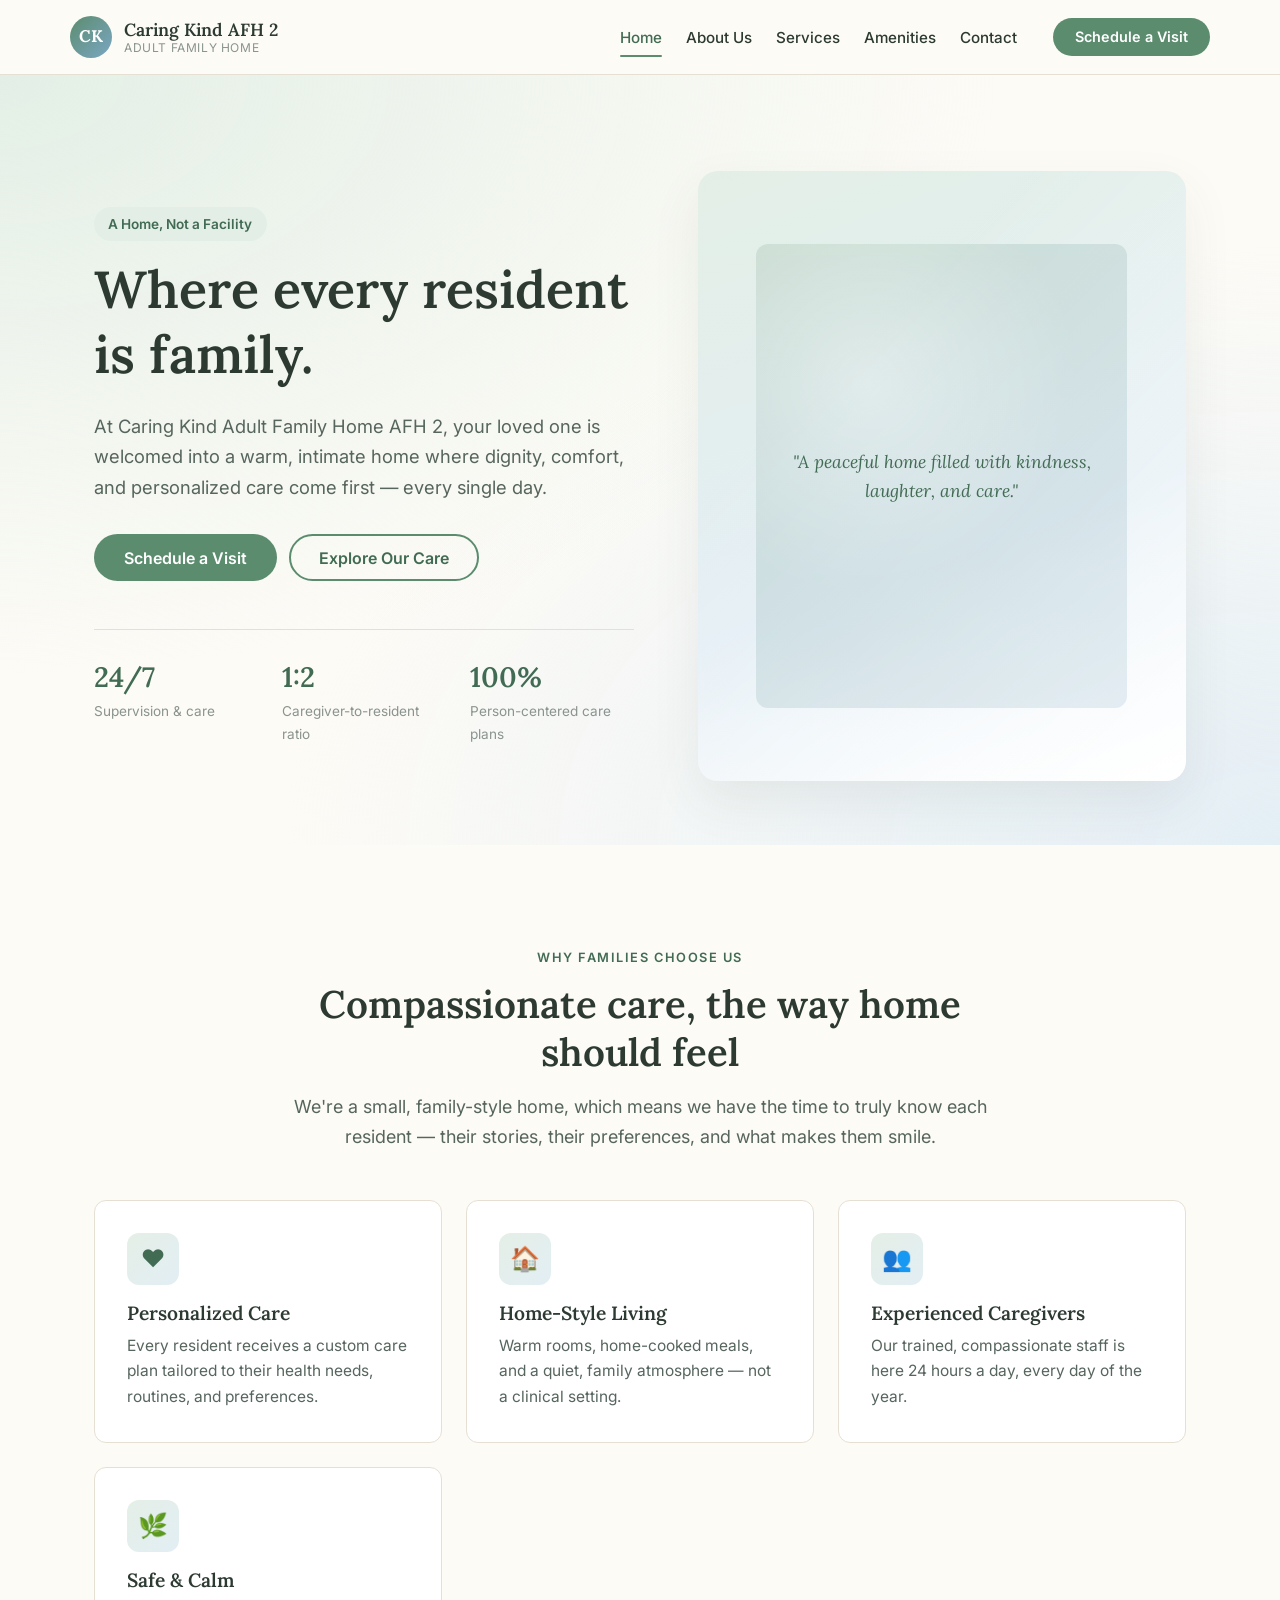
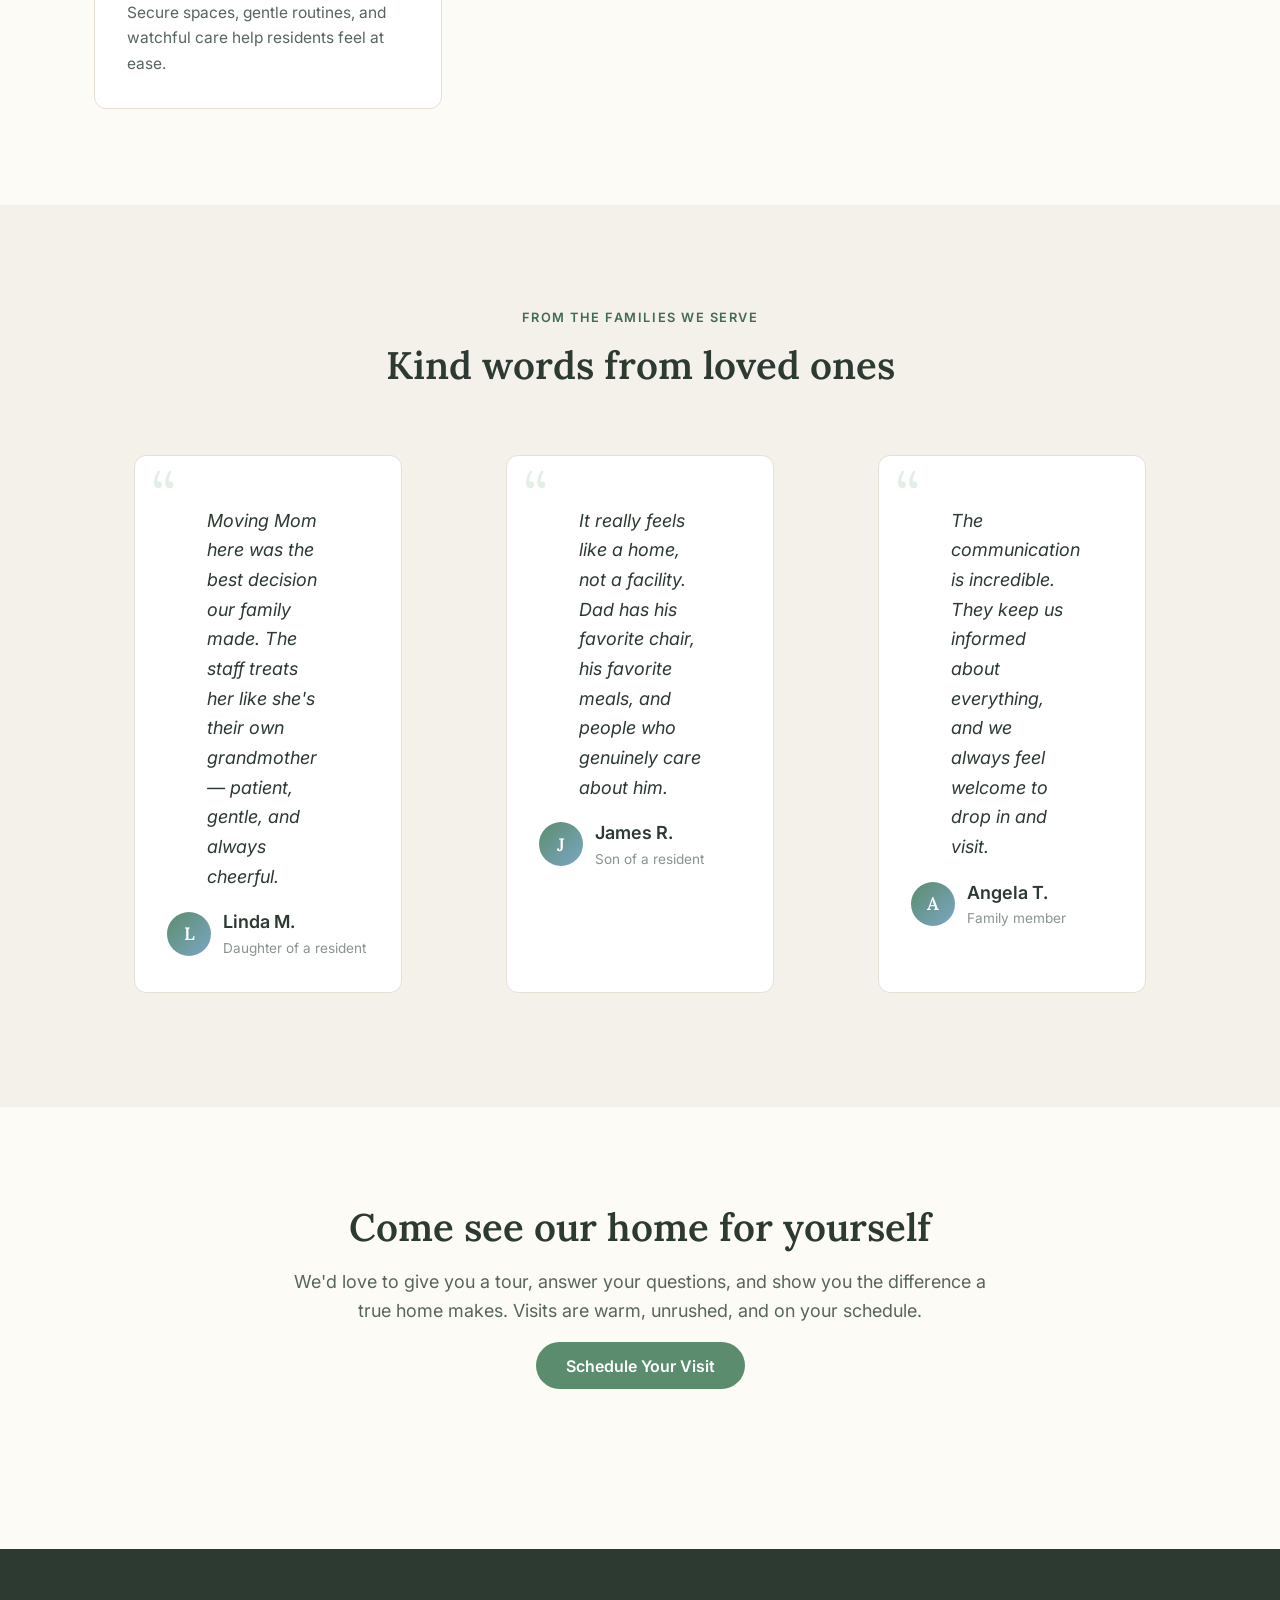
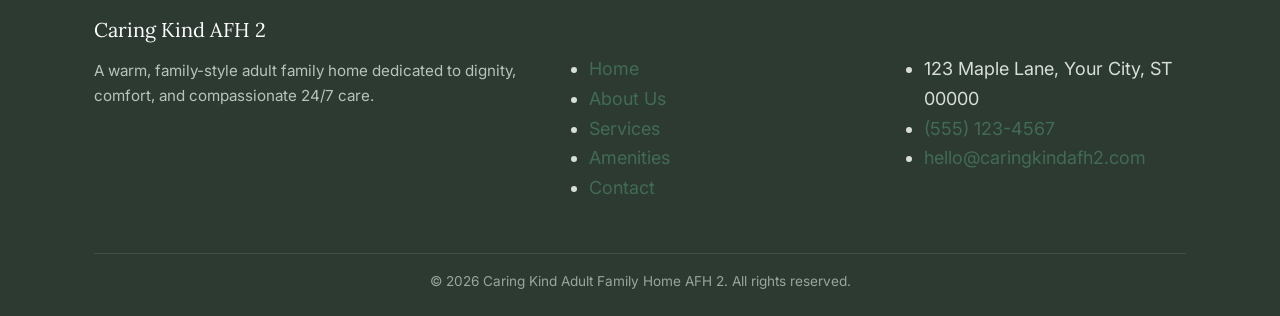
==== index.html @ 9ffd2986 "Add files via upload" ====
<!doctype html>
<html lang="en">
<head>
  <meta charset="utf-8" />
  <meta name="viewport" content="width=device-width, initial-scale=1" />
  <title>Caring Kind Adult Family Home AFH 2 — A Warm, Loving Home</title>
  <meta name="description" content="Caring Kind Adult Family Home AFH 2 provides compassionate, personalized 24/7 care in a warm, family-style home environment." />
  <link rel="preconnect" href="https://fonts.googleapis.com" />
  <link rel="preconnect" href="https://fonts.gstatic.com" crossorigin />
  <link rel="stylesheet" href="https://fonts.googleapis.com/css2?family=Inter:wght@400;500;600;700&family=Lora:ital,wght@0,500;0,600;1,500&display=swap" />
  <link rel="stylesheet" href="styles.css" />
</head>
<body>
  <a class="skip-link" href="#main">Skip to main content</a>

  <header class="site-header">
    <div class="container nav" aria-label="Primary">
      <a href="index.html" class="nav__brand" aria-label="Caring Kind Adult Family Home, home page">
        <span class="nav__logo" aria-hidden="true">CK</span>
        <span class="nav__brand-text">
          Caring Kind AFH 2
          <span class="nav__brand-tagline">Adult Family Home</span>
        </span>
      </a>
      <button class="nav__toggle" aria-expanded="false" aria-controls="primary-nav" aria-label="Toggle navigation menu">
        <svg viewBox="0 0 24 24" fill="none" stroke="currentColor" stroke-width="2" stroke-linecap="round" aria-hidden="true">
          <line x1="4" y1="7" x2="20" y2="7"/>
          <line x1="4" y1="12" x2="20" y2="12"/>
          <line x1="4" y1="17" x2="20" y2="17"/>
        </svg>
      </button>
      <ul id="primary-nav" class="nav__list">
        <li><a class="nav__link" href="index.html" aria-current="page">Home</a></li>
        <li><a class="nav__link" href="about.html">About Us</a></li>
        <li><a class="nav__link" href="services.html">Services</a></li>
        <li><a class="nav__link" href="amenities.html">Amenities</a></li>
        <li><a class="nav__link" href="contact.html">Contact</a></li>
        <li><a class="btn btn--primary nav__cta" href="contact.html">Schedule a Visit</a></li>
      </ul>
    </div>
  </header>

  <main id="main">
    <!-- Hero -->
    <section class="hero">
      <div class="container hero__inner">
        <div class="fade-in">
          <span class="hero__eyebrow">A Home, Not a Facility</span>
          <h1 class="hero__title">Where every resident is family.</h1>
          <p class="hero__lede">
            At Caring Kind Adult Family Home AFH 2, your loved one is welcomed
            into a warm, intimate home where dignity, comfort, and personalized
            care come first — every single day.
          </p>
          <div class="hero__cta-row">
            <a class="btn btn--primary" href="contact.html">Schedule a Visit</a>
            <a class="btn btn--secondary" href="services.html">Explore Our Care</a>
          </div>

          <div class="hero__stats" aria-label="At a glance">
            <div>
              <div class="hero__stat-num">24/7</div>
              <p class="hero__stat-label">Supervision &amp; care</p>
            </div>
            <div>
              <div class="hero__stat-num">1:2</div>
              <p class="hero__stat-label">Caregiver-to-resident ratio</p>
            </div>
            <div>
              <div class="hero__stat-num">100%</div>
              <p class="hero__stat-label">Person-centered care plans</p>
            </div>
          </div>
        </div>

        <div class="hero__image fade-in" role="img" aria-label="A sunlit, welcoming family room">
          <span class="hero__image-label">"A peaceful home filled with kindness, laughter, and care."</span>
        </div>
      </div>
    </section>

    <!-- Why us -->
    <section class="section">
      <div class="container">
        <div class="section__header fade-in">
          <span class="section__eyebrow">Why families choose us</span>
          <h2>Compassionate care, the way home should feel</h2>
          <p>
            We're a small, family-style home, which means we have the time to
            truly know each resident — their stories, their preferences, and
            what makes them smile.
          </p>
        </div>

        <div class="card-grid">
          <article class="card fade-in">
            <div class="card__icon" aria-hidden="true">&#10084;</div>
            <h3 class="card__title">Personalized Care</h3>
            <p>Every resident receives a custom care plan tailored to their health needs, routines, and preferences.</p>
          </article>
          <article class="card fade-in">
            <div class="card__icon" aria-hidden="true">&#127968;</div>
            <h3 class="card__title">Home-Style Living</h3>
            <p>Warm rooms, home-cooked meals, and a quiet, family atmosphere — not a clinical setting.</p>
          </article>
          <article class="card fade-in">
            <div class="card__icon" aria-hidden="true">&#128101;</div>
            <h3 class="card__title">Experienced Caregivers</h3>
            <p>Our trained, compassionate staff is here 24 hours a day, every day of the year.</p>
          </article>
          <article class="card fade-in">
            <div class="card__icon" aria-hidden="true">&#127807;</div>
            <h3 class="card__title">Safe &amp; Calm</h3>
            <p>Secure spaces, gentle routines, and watchful care help residents feel at ease.</p>
          </article>
        </div>
      </div>
    </section>

    <!-- Testimonials -->
    <section class="section section--alt">
      <div class="container">
        <div class="section__header fade-in">
          <span class="section__eyebrow">From the families we serve</span>
          <h2>Kind words from loved ones</h2>
        </div>

        <div class="testimonials">
          <figure class="testimonial fade-in">
            <blockquote class="testimonial__text">
              Moving Mom here was the best decision our family made. The staff
              treats her like she's their own grandmother — patient, gentle, and
              always cheerful.
            </blockquote>
            <figcaption class="testimonial__attr">
              <span class="testimonial__avatar" aria-hidden="true">L</span>
              <div>
                <div class="testimonial__name">Linda M.</div>
                <div class="testimonial__role">Daughter of a resident</div>
              </div>
            </figcaption>
          </figure>

          <figure class="testimonial fade-in">
            <blockquote class="testimonial__text">
              It really feels like a home, not a facility. Dad has his favorite
              chair, his favorite meals, and people who genuinely care about him.
            </blockquote>
            <figcaption class="testimonial__attr">
              <span class="testimonial__avatar" aria-hidden="true">J</span>
              <div>
                <div class="testimonial__name">James R.</div>
                <div class="testimonial__role">Son of a resident</div>
              </div>
            </figcaption>
          </figure>

          <figure class="testimonial fade-in">
            <blockquote class="testimonial__text">
              The communication is incredible. They keep us informed about
              everything, and we always feel welcome to drop in and visit.
            </blockquote>
            <figcaption class="testimonial__attr">
              <span class="testimonial__avatar" aria-hidden="true">A</span>
              <div>
                <div class="testimonial__name">Angela T.</div>
                <div class="testimonial__role">Family member</div>
              </div>
            </figcaption>
          </figure>
        </div>
      </div>
    </section>

    <!-- CTA -->
    <section class="section">
      <div class="container" style="text-align:center;">
        <div class="fade-in" style="max-width: 720px; margin: 0 auto;">
          <h2>Come see our home for yourself</h2>
          <p>
            We'd love to give you a tour, answer your questions, and show you
            the difference a true home makes. Visits are warm, unrushed, and on
            your schedule.
          </p>
          <a class="btn btn--primary" href="contact.html">Schedule Your Visit</a>
        </div>
      </div>
    </section>
  </main>

  <footer class="site-footer">
    <div class="container">
      <div class="footer-grid">
        <div>
          <div class="footer__brand">Caring Kind AFH 2</div>
          <p class="footer__text">
            A warm, family-style adult family home dedicated to dignity,
            comfort, and compassionate 24/7 care.
          </p>
        </div>
        <div>
          <h4>Quick Links</h4>
          <ul>
            <li><a href="index.html">Home</a></li>
            <li><a href="about.html">About Us</a></li>
            <li><a href="services.html">Services</a></li>
            <li><a href="amenities.html">Amenities</a></li>
            <li><a href="contact.html">Contact</a></li>
          </ul>
        </div>
        <div>
          <h4>Contact</h4>
          <ul>
            <li>123 Maple Lane, Your City, ST 00000</li>
            <li><a href="tel:+15551234567">(555) 123-4567</a></li>
            <li><a href="mailto:hello@caringkindafh2.com">hello@caringkindafh2.com</a></li>
          </ul>
        </div>
      </div>
      <div class="footer__bottom">
        &copy; <span data-year>2026</span> Caring Kind Adult Family Home AFH 2. All rights reserved.
      </div>
    </div>
  </footer>

  <a class="call-fab" href="tel:+15551234567" aria-label="Call Caring Kind AFH 2">
    <svg viewBox="0 0 24 24" fill="none" stroke="currentColor" stroke-width="2" stroke-linecap="round" stroke-linejoin="round" aria-hidden="true">
      <path d="M22 16.92v3a2 2 0 0 1-2.18 2 19.79 19.79 0 0 1-8.63-3.07 19.5 19.5 0 0 1-6-6A19.79 19.79 0 0 1 2.12 4.18 2 2 0 0 1 4.11 2h3a2 2 0 0 1 2 1.72c.13.96.37 1.9.72 2.81a2 2 0 0 1-.45 2.11L8.09 9.91a16 16 0 0 0 6 6l1.27-1.27a2 2 0 0 1 2.11-.45c.91.35 1.85.59 2.81.72A2 2 0 0 1 22 16.92z"/>
    </svg>
    Call Us
  </a>

  <script src="script.js"></script>
</body>
</html>
---- styles.css ----
/* =========================================================
   Caring Kind Adult Family Home AFH 2 — Global Stylesheet
   Clean, warm, accessible design system
   ========================================================= */

:root {
  /* Color palette — warm, trustworthy */
  --color-bg: #fdfbf6;
  --color-surface: #ffffff;
  --color-surface-alt: #f4f1ea;
  --color-primary: #5b8c6e;        /* soft sage green */
  --color-primary-dark: #426b53;
  --color-primary-light: #e3efe6;
  --color-accent: #7ba7c4;         /* gentle blue */
  --color-accent-light: #e3eef5;
  --color-text: #2c3a32;
  --color-text-soft: #56655d;
  --color-text-muted: #8a948f;
  --color-border: #e6e0d4;
  --color-shadow: rgba(60, 80, 65, 0.08);
  --color-shadow-strong: rgba(60, 80, 65, 0.16);

  /* Typography */
  --font-sans: "Inter", -apple-system, BlinkMacSystemFont, "Segoe UI", Roboto, "Helvetica Neue", Arial, sans-serif;
  --font-serif: "Lora", Georgia, "Times New Roman", serif;

  /* Spacing scale */
  --space-1: 0.25rem;
  --space-2: 0.5rem;
  --space-3: 0.75rem;
  --space-4: 1rem;
  --space-5: 1.5rem;
  --space-6: 2rem;
  --space-7: 3rem;
  --space-8: 4rem;
  --space-9: 6rem;

  /* Layout */
  --radius-sm: 6px;
  --radius-md: 12px;
  --radius-lg: 20px;
  --radius-pill: 999px;
  --container-max: 1140px;
  --transition: 0.25s ease;
}

/* =========================================================
   Reset & base
   ========================================================= */
*,
*::before,
*::after {
  box-sizing: border-box;
}

html {
  scroll-behavior: smooth;
}

body {
  margin: 0;
  font-family: var(--font-sans);
  font-size: 18px;
  line-height: 1.65;
  color: var(--color-text);
  background-color: var(--color-bg);
  -webkit-font-smoothing: antialiased;
  -moz-osx-font-smoothing: grayscale;
}

h1, h2, h3, h4 {
  font-family: var(--font-serif);
  color: var(--color-text);
  line-height: 1.25;
  margin: 0 0 var(--space-4);
  font-weight: 600;
}

h1 { font-size: clamp(2rem, 4.5vw, 3.25rem); }
h2 { font-size: clamp(1.65rem, 3.4vw, 2.4rem); }
h3 { font-size: clamp(1.25rem, 2.2vw, 1.5rem); }
h4 { font-size: 1.15rem; }

p {
  margin: 0 0 var(--space-4);
  color: var(--color-text-soft);
}

a {
  color: var(--color-primary-dark);
  text-decoration: none;
  transition: color var(--transition);
}

a:hover,
a:focus {
  color: var(--color-primary);
  text-decoration: underline;
}

img {
  max-width: 100%;
  display: block;
}

:focus-visible {
  outline: 3px solid var(--color-accent);
  outline-offset: 3px;
  border-radius: var(--radius-sm);
}

/* Skip-link for accessibility */
.skip-link {
  position: absolute;
  left: -9999px;
  top: 0;
  background: var(--color-primary-dark);
  color: #fff;
  padding: var(--space-3) var(--space-4);
  z-index: 1000;
}
.skip-link:focus {
  left: var(--space-4);
  top: var(--space-4);
}

/* =========================================================
   Layout helpers
   ========================================================= */
.container {
  width: 100%;
  max-width: var(--container-max);
  margin: 0 auto;
  padding: 0 var(--space-5);
}

.section {
  padding: var(--space-9) 0;
}

.section--alt {
  background-color: var(--color-surface-alt);
}

.section__header {
  text-align: center;
  max-width: 720px;
  margin: 0 auto var(--space-7);
}

.section__eyebrow {
  display: inline-block;
  text-transform: uppercase;
  letter-spacing: 0.12em;
  font-size: 0.8rem;
  color: var(--color-primary-dark);
  font-weight: 600;
  margin-bottom: var(--space-3);
}

/* =========================================================
   Buttons
   ========================================================= */
.btn {
  display: inline-block;
  padding: 0.85rem 1.75rem;
  font-size: 1rem;
  font-weight: 600;
  border-radius: var(--radius-pill);
  border: 2px solid transparent;
  cursor: pointer;
  text-decoration: none;
  transition: all var(--transition);
  font-family: inherit;
  line-height: 1;
}

.btn--primary {
  background-color: var(--color-primary);
  color: #fff;
}
.btn--primary:hover,
.btn--primary:focus {
  background-color: var(--color-primary-dark);
  color: #fff;
  text-decoration: none;
  transform: translateY(-1px);
  box-shadow: 0 6px 18px var(--color-shadow-strong);
}

.btn--secondary {
  background-color: transparent;
  color: var(--color-primary-dark);
  border-color: var(--color-primary);
}
.btn--secondary:hover,
.btn--secondary:focus {
  background-color: var(--color-primary-light);
  color: var(--color-primary-dark);
  text-decoration: none;
}

/* =========================================================
   Header & Navigation
   ========================================================= */
.site-header {
  position: sticky;
  top: 0;
  z-index: 50;
  background-color: rgba(253, 251, 246, 0.92);
  backdrop-filter: saturate(180%) blur(10px);
  -webkit-backdrop-filter: saturate(180%) blur(10px);
  border-bottom: 1px solid var(--color-border);
}

.nav {
  display: flex;
  align-items: center;
  justify-content: space-between;
  padding: var(--space-4) 0;
}

.nav__brand {
  display: flex;
  align-items: center;
  gap: var(--space-3);
  font-family: var(--font-serif);
  font-weight: 600;
  color: var(--color-text);
  font-size: 1.1rem;
  text-decoration: none;
}

.nav__brand:hover {
  text-decoration: none;
  color: var(--color-primary-dark);
}

.nav__logo {
  width: 42px;
  height: 42px;
  border-radius: 50%;
  background: linear-gradient(135deg, var(--color-primary), var(--color-accent));
  display: grid;
  place-items: center;
  color: #fff;
  font-family: var(--font-serif);
  font-weight: 700;
  font-size: 1.05rem;
  flex-shrink: 0;
}

.nav__brand-text {
  display: flex;
  flex-direction: column;
  line-height: 1.1;
}

.nav__brand-tagline {
  font-family: var(--font-sans);
  font-size: 0.75rem;
  color: var(--color-text-muted);
  font-weight: 400;
  letter-spacing: 0.05em;
  text-transform: uppercase;
  margin-top: 2px;
}

.nav__list {
  list-style: none;
  margin: 0;
  padding: 0;
  display: flex;
  gap: var(--space-5);
  align-items: center;
}

.nav__link {
  font-size: 0.95rem;
  font-weight: 500;
  color: var(--color-text);
  padding: var(--space-2) 0;
  position: relative;
  text-decoration: none;
}

.nav__link:hover,
.nav__link:focus {
  color: var(--color-primary-dark);
  text-decoration: none;
}

.nav__link[aria-current="page"] {
  color: var(--color-primary-dark);
}

.nav__link[aria-current="page"]::after {
  content: "";
  position: absolute;
  left: 0;
  right: 0;
  bottom: -2px;
  height: 2px;
  background-color: var(--color-primary);
  border-radius: 2px;
}

.nav__cta {
  margin-left: var(--space-3);
  padding: 0.6rem 1.25rem;
  font-size: 0.9rem;
}

.nav__toggle {
  display: none;
  background: transparent;
  border: 0;
  padding: var(--space-2);
  cursor: pointer;
  color: var(--color-text);
}

.nav__toggle svg {
  width: 28px;
  height: 28px;
}

/* =========================================================
   Hero
   ========================================================= */
.hero {
  padding: var(--space-9) 0 var(--space-8);
  background:
    radial-gradient(ellipse at top left, var(--color-primary-light) 0%, transparent 55%),
    radial-gradient(ellipse at bottom right, var(--color-accent-light) 0%, transparent 55%),
    var(--color-bg);
}

.hero__inner {
  display: grid;
  grid-template-columns: 1.05fr 0.95fr;
  gap: var(--space-8);
  align-items: center;
}

.hero__eyebrow {
  display: inline-block;
  background-color: var(--color-primary-light);
  color: var(--color-primary-dark);
  padding: 0.35rem 0.9rem;
  border-radius: var(--radius-pill);
  font-size: 0.85rem;
  font-weight: 600;
  margin-bottom: var(--space-4);
}

.hero__title {
  margin-bottom: var(--space-5);
}

.hero__lede {
  font-size: 1.15rem;
  max-width: 540px;
  margin-bottom: var(--space-6);
}

.hero__cta-row {
  display: flex;
  flex-wrap: wrap;
  gap: var(--space-3);
}

.hero__image {
  position: relative;
  border-radius: var(--radius-lg);
  aspect-ratio: 4 / 5;
  background:
    linear-gradient(135deg, rgba(255,255,255,0.0) 30%, rgba(255,255,255,0.6) 100%),
    linear-gradient(160deg, var(--color-primary-light), var(--color-accent-light) 60%, #fff);
  overflow: hidden;
  box-shadow: 0 20px 50px var(--color-shadow);
  display: grid;
  place-items: center;
}

.hero__image::before {
  content: "";
  position: absolute;
  inset: 12%;
  border-radius: var(--radius-md);
  background:
    radial-gradient(circle at 30% 30%, rgba(255,255,255,0.7), transparent 50%),
    linear-gradient(135deg, var(--color-primary) 0%, var(--color-accent) 100%);
  opacity: 0.18;
}

.hero__image-label {
  position: relative;
  font-family: var(--font-serif);
  font-style: italic;
  color: var(--color-primary-dark);
  text-align: center;
  padding: var(--space-5);
  font-size: 1.1rem;
  max-width: 80%;
  z-index: 1;
}

.hero__stats {
  margin-top: var(--space-7);
  display: grid;
  grid-template-columns: repeat(3, 1fr);
  gap: var(--space-5);
  border-top: 1px solid var(--color-border);
  padding-top: var(--space-5);
}

.hero__stat-num {
  font-family: var(--font-serif);
  font-size: 1.75rem;
  color: var(--color-primary-dark);
  font-weight: 600;
}

.hero__stat-label {
  font-size: 0.85rem;
  color: var(--color-text-muted);
  margin: 0;
}

/* =========================================================
   Page header (interior pages)
   ========================================================= */
.page-header {
  padding: var(--space-8) 0 var(--space-7);
  background:
    radial-gradient(ellipse at top, var(--color-primary-light) 0%, transparent 60%),
    var(--color-bg);
  text-align: center;
}

.page-header__title {
  margin-bottom: var(--space-3);
}

.page-header__lede {
  max-width: 640px;
  margin: 0 auto;
  font-size: 1.1rem;
}

/* =========================================================
   Card grids
   ========================================================= */
.card-grid {
  display: grid;
  grid-template-columns: repeat(auto-fit, minmax(280px, 1fr));
  gap: var(--space-5);
}

.card {
  background-color: var(--color-surface);
  border: 1px solid var(--color-border);
  border-radius: var(--radius-md);
  padding: var(--space-6);
  transition: transform var(--transition), box-shadow var(--transition);
}

.card:hover {
  transform: translateY(-4px);
  box-shadow: 0 12px 30px var(--color-shadow);
}

.card__icon {
  width: 52px;
  height: 52px;
  border-radius: var(--radius-md);
  background: linear-gradient(135deg, var(--color-primary-light), var(--color-accent-light));
  display: grid;
  place-items: center;
  color: var(--color-primary-dark);
  margin-bottom: var(--space-4);
  font-size: 1.5rem;
}

.card__title {
  margin-bottom: var(--space-2);
  font-size: 1.2rem;
}

.card p {
  margin-bottom: 0;
  font-size: 0.97rem;
}

/* =========================================================
   Mission / value blocks (About page)
   ========================================================= */
.values {
  display: grid;
  grid-template-columns: repeat(auto-fit, minmax(240px, 1fr));
  gap: var(--space-5);
  margin-top: var(--space-6);
}

.value {
  background-color: var(--color-surface);
  border-left: 4px solid var(--color-primary);
  padding: var(--space-5);
  border-radius: var(--radius-sm);
}

.value h3 {
  font-size: 1.1rem;
  margin-bottom: var(--space-2);
}

.value p {
  font-size: 0.95rem;
  margin: 0;
}

.story {
  display: grid;
  grid-template-columns: 1fr 1fr;
  gap: var(--space-7);
  align-items: center;
}

.story__image {
  aspect-ratio: 5 / 4;
  border-radius: var(--radius-md);
  background: linear-gradient(140deg, var(--color-primary-light), var(--color-accent-light));
  display: grid;
  place-items: center;
  color: var(--color-primary-dark);
  font-family: var(--font-serif);
  font-style: italic;
  text-align: center;
  padding: var(--space-5);
}

/* =========================================================
   Amenities
   ========================================================= */
.amenity-grid {
  display: grid;
  grid-template-columns: repeat(auto-fit, minmax(260px, 1fr));
  gap: var(--space-5);
}

.amenity {
  background-color: var(--color-surface);
  border-radius: var(--radius-md);
  overflow: hidden;
  border: 1px solid var(--color-border);
  transition: transform var(--transition), box-shadow var(--transition);
}

.amenity:hover {
  transform: translateY(-3px);
  box-shadow: 0 10px 25px var(--color-shadow);
}

.amenity__media {
  aspect-ratio: 4 / 3;
  background: linear-gradient(135deg, var(--color-primary-light), var(--color-accent-light));
  display: grid;
  place-items: center;
  color: var(--color-primary-dark);
  font-family: var(--font-serif);
  font-style: italic;
  font-size: 1rem;
  padding: var(--space-4);
  text-align: center;
}

.amenity__body {
  padding: var(--space-5);
}

.amenity__body h3 {
  font-size: 1.15rem;
  margin-bottom: var(--space-2);
}

.amenity__body p {
  margin: 0;
  font-size: 0.95rem;
}

/* =========================================================
   Testimonials
   ========================================================= */
.testimonials {
  display: grid;
  grid-template-columns: repeat(auto-fit, minmax(280px, 1fr));
  gap: var(--space-5);
}

.testimonial {
  background-color: var(--color-surface);
  border-radius: var(--radius-md);
  padding: var(--space-6);
  border: 1px solid var(--color-border);
  position: relative;
}

.testimonial::before {
  content: "\201C";
  position: absolute;
  top: 0.5rem;
  left: 1rem;
  font-size: 4rem;
  line-height: 1;
  color: var(--color-primary-light);
  font-family: var(--font-serif);
}

.testimonial__text {
  font-style: italic;
  position: relative;
  margin-bottom: var(--space-4);
  color: var(--color-text);
}

.testimonial__attr {
  display: flex;
  align-items: center;
  gap: var(--space-3);
}

.testimonial__avatar {
  width: 44px;
  height: 44px;
  border-radius: 50%;
  background: linear-gradient(135deg, var(--color-primary), var(--color-accent));
  color: #fff;
  display: grid;
  place-items: center;
  font-weight: 600;
  font-family: var(--font-serif);
  flex-shrink: 0;
}

.testimonial__name {
  font-weight: 600;
  color: var(--color-text);
}

.testimonial__role {
  font-size: 0.85rem;
  color: var(--color-text-muted);
}

/* =========================================================
   FAQ
   ========================================================= */
.faq {
  max-width: 760px;
  margin: 0 auto;
}

.faq__item {
  background-color: var(--color-surface);
  border: 1px solid var(--color-border);
  border-radius: var(--radius-md);
  margin-bottom: var(--space-3);
  overflow: hidden;
}

.faq__item[open] {
  box-shadow: 0 6px 18px var(--color-shadow);
}

.faq__question {
  padding: var(--space-4) var(--space-5);
  font-weight: 600;
  font-family: var(--font-serif);
  font-size: 1.1rem;
  cursor: pointer;
  list-style: none;
  display: flex;
  justify-content: space-between;
  align-items: center;
  gap: var(--space-3);
  color: var(--color-text);
}

.faq__question::-webkit-details-marker { display: none; }

.faq__question::after {
  content: "+";
  font-size: 1.6rem;
  color: var(--color-primary);
  transition: transform var(--transition);
  font-family: var(--font-sans);
  font-weight: 400;
}

.faq__item[open] .faq__question::after {
  content: "\2013";
}

.faq__answer {
  padding: 0 var(--space-5) var(--space-5);
  color: var(--color-text-soft);
}

/* =========================================================
   Contact
   ========================================================= */
.contact-grid {
  display: grid;
  grid-template-columns: 1fr 1.1fr;
  gap: var(--space-7);
}

.contact-info h3 {
  margin-bottom: var(--space-4);
}

.contact-info__list {
  list-style: none;
  padding: 0;
  margin: 0 0 var(--space-6);
}

.contact-info__list li {
  display: flex;
  align-items: flex-start;
  gap: var(--space-3);
  padding: var(--space-3) 0;
  border-bottom: 1px solid var(--color-border);
}

.contact-info__list li:last-child {
  border-bottom: 0;
}

.contact-info__label {
  font-weight: 600;
  color: var(--color-text);
  min-width: 80px;
  display: inline-block;
}

.contact-info__value {
  color: var(--color-text-soft);
}

.contact-info__value a {
  color: var(--color-primary-dark);
}

.map-placeholder {
  aspect-ratio: 16 / 10;
  border-radius: var(--radius-md);
  background:
    repeating-linear-gradient(
      45deg,
      var(--color-primary-light),
      var(--color-primary-light) 12px,
      var(--color-accent-light) 12px,
      var(--color-accent-light) 24px
    );
  display: grid;
  place-items: center;
  color: var(--color-primary-dark);
  font-family: var(--font-serif);
  font-style: italic;
  text-align: center;
  padding: var(--space-5);
  border: 1px solid var(--color-border);
  margin-top: var(--space-5);
}

/* =========================================================
   Forms
   ========================================================= */
.form {
  background-color: var(--color-surface);
  border: 1px solid var(--color-border);
  border-radius: var(--radius-md);
  padding: var(--space-6);
}

.form__row {
  margin-bottom: var(--space-4);
}

.form__row--split {
  display: grid;
  grid-template-columns: 1fr 1fr;
  gap: var(--space-4);
}

.form__label {
  display: block;
  font-weight: 600;
  margin-bottom: var(--space-2);
  font-size: 0.95rem;
  color: var(--color-text);
}

.form__input,
.form__textarea,
.form__select {
  width: 100%;
  padding: 0.75rem 0.9rem;
  font-family: inherit;
  font-size: 1rem;
  border: 1.5px solid var(--color-border);
  border-radius: var(--radius-sm);
  background-color: var(--color-bg);
  color: var(--color-text);
  transition: border-color var(--transition), background-color var(--transition);
}

.form__input:focus,
.form__textarea:focus,
.form__select:focus {
  outline: none;
  border-color: var(--color-primary);
  background-color: #fff;
}

.form__textarea {
  resize: vertical;
  min-height: 140px;
}

.form__error {
  display: block;
  margin-top: var(--space-2);
  font-size: 0.85rem;
  color: #c0392b;
  min-height: 1rem;
}

.form__input.is-invalid,
.form__textarea.is-invalid,
.form__select.is-invalid {
  border-color: #c0392b;
  background-color: #fdf3f1;
}

.form__success {
  background-color: var(--color-primary-light);
  border-left: 4px solid var(--color-primary);
  padding: var(--space-4);
  border-radius: var(--radius-sm);
  color: var(--color-primary-dark);
  margin-top: var(--space-4);
  display: none;
}

.form__success.is-visible { display: block; }

/* =========================================================
   Footer
   ========================================================= */
.site-footer {
  background-color: #2c3a32;
  color: #d8dfd9;
  padding: var(--space-8) 0 var(--space-5);
  margin-top: var(--space-8);
}

.footer-grid {
  display: grid;
  grid-template-columns: 1.4fr 1fr 1fr;
  gap: var(--space-6);
  margin-bottom: var(--space-6);
}

.footer__brand {
  font-family: var(--font-serif);
  font-size: 1.25rem;
  margin-bottom: var(--space-3);
  color: #fff;
}

.footer__text {
  color: #b8c3bc;
  font-size: 0.95rem;
}

.footer h4 {
  color: #fff;
  font-size: 1rem;
  margin-bottom: var(--space-3);
  font-family: var(--font-sans);
  letter-spacing: 0.02em;
}

.footer ul {
  list-style: none;
  margin: 0;
  padding: 0;
}

.footer li {
  margin-bottom: var(--space-2);
}

.footer a {
  color: #d8dfd9;
  font-size: 0.95rem;
}

.footer a:hover,
.footer a:focus {
  color: #fff;
  text-decoration: underline;
}

.footer__bottom {
  border-top: 1px solid #3f5046;
  padding-top: var(--space-4);
  text-align: center;
  font-size: 0.85rem;
  color: #99a59e;
}

/* =========================================================
   Sticky Call button (mobile)
   ========================================================= */
.call-fab {
  display: none;
  position: fixed;
  right: var(--space-4);
  bottom: var(--space-4);
  background-color: var(--color-primary);
  color: #fff;
  padding: 0.85rem 1.25rem;
  border-radius: var(--radius-pill);
  font-weight: 600;
  text-decoration: none;
  box-shadow: 0 10px 24px var(--color-shadow-strong);
  z-index: 100;
  align-items: center;
  gap: var(--space-2);
  font-size: 0.95rem;
}

.call-fab:hover {
  color: #fff;
  text-decoration: none;
  background-color: var(--color-primary-dark);
}

.call-fab svg {
  width: 18px;
  height: 18px;
}

/* =========================================================
   Animations
   ========================================================= */
.fade-in {
  opacity: 0;
  transform: translateY(20px);
  transition: opacity 0.7s ease, transform 0.7s ease;
}

.fade-in.is-visible {
  opacity: 1;
  transform: translateY(0);
}

@media (prefers-reduced-motion: reduce) {
  *, *::before, *::after {
    animation-duration: 0.01ms !important;
    transition-duration: 0.01ms !important;
    scroll-behavior: auto !important;
  }
  .fade-in {
    opacity: 1;
    transform: none;
  }
}

/* =========================================================
   Responsive
   ========================================================= */
@media (max-width: 900px) {
  .hero__inner,
  .story,
  .contact-grid {
    grid-template-columns: 1fr;
    gap: var(--space-6);
  }

  .hero__image {
    aspect-ratio: 5 / 4;
    max-width: 520px;
    margin: 0 auto;
    width: 100%;
  }

  .footer-grid {
    grid-template-columns: 1fr 1fr;
  }
}

@media (max-width: 720px) {
  body { font-size: 17px; }

  .section { padding: var(--space-8) 0; }
  .hero { padding: var(--space-7) 0 var(--space-6); }

  .nav__toggle {
    display: inline-flex;
  }

  .nav__list {
    display: none;
    position: absolute;
    top: 100%;
    left: 0;
    right: 0;
    flex-direction: column;
    background-color: var(--color-surface);
    padding: var(--space-4);
    gap: var(--space-2);
    border-bottom: 1px solid var(--color-border);
    box-shadow: 0 8px 24px var(--color-shadow);
    align-items: stretch;
  }

  .nav__list.is-open { display: flex; }

  .nav__link {
    padding: var(--space-3);
    border-radius: var(--radius-sm);
  }

  .nav__link:hover { background-color: var(--color-surface-alt); }

  .nav__cta {
    text-align: center;
    margin-left: 0;
  }

  .form__row--split {
    grid-template-columns: 1fr;
  }

  .footer-grid {
    grid-template-columns: 1fr;
  }

  .call-fab {
    display: inline-flex;
  }

  .hero__stats {
    grid-template-columns: 1fr 1fr;
    gap: var(--space-4);
  }
}

@media (max-width: 480px) {
  .container { padding: 0 var(--space-4); }
  .hero__stats { grid-template-columns: 1fr; }
}
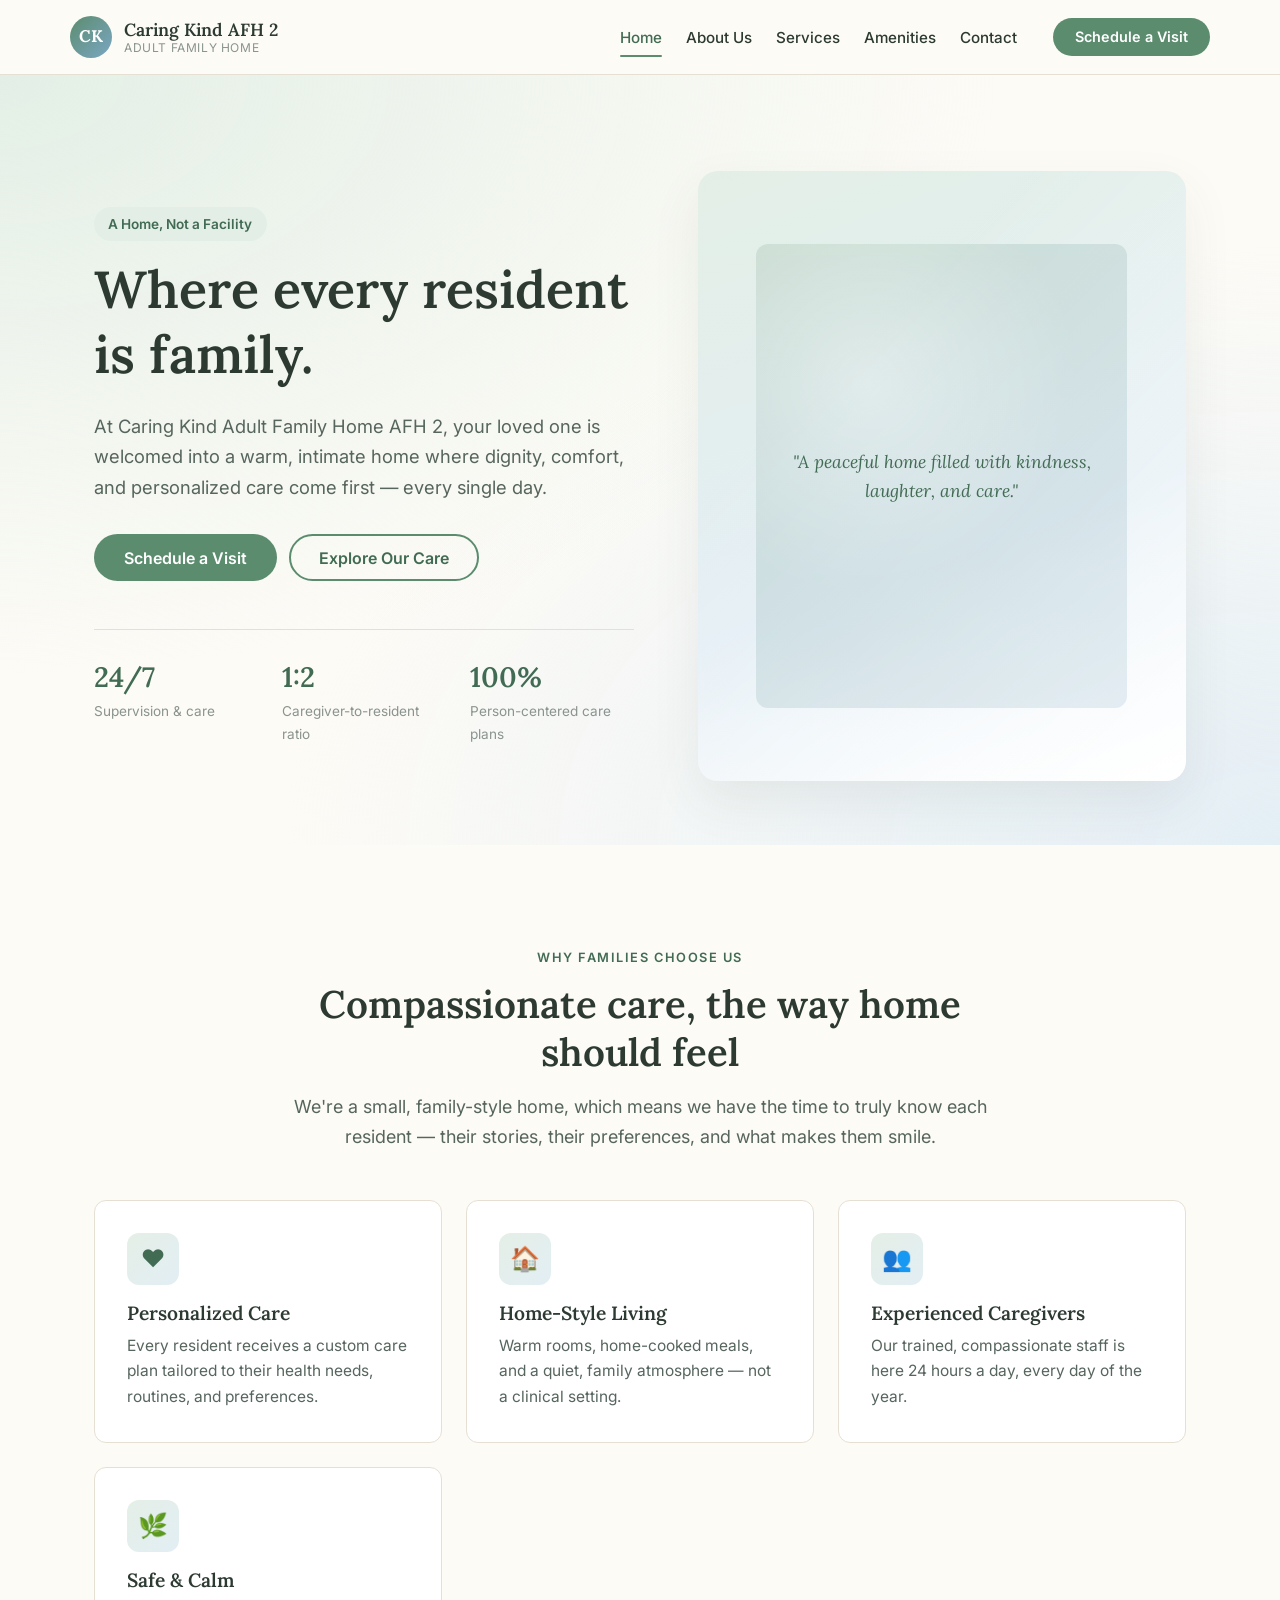
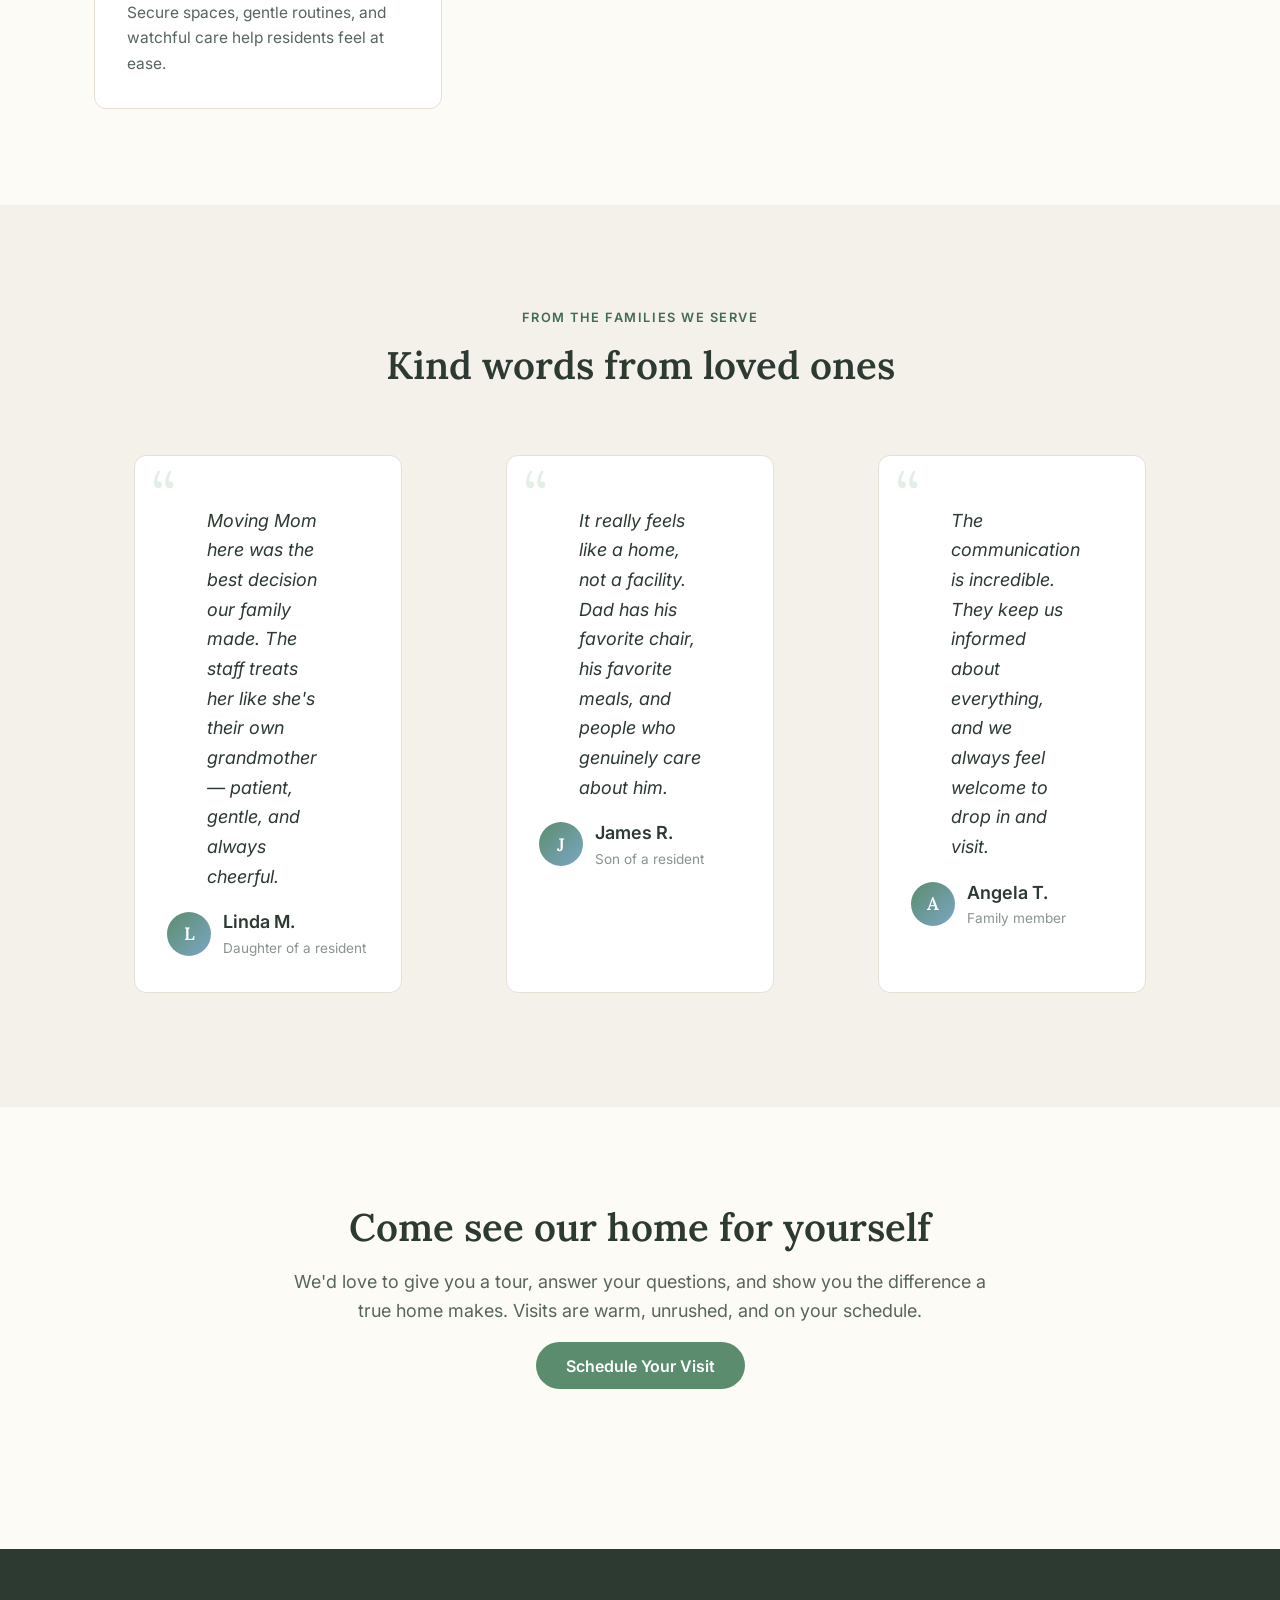
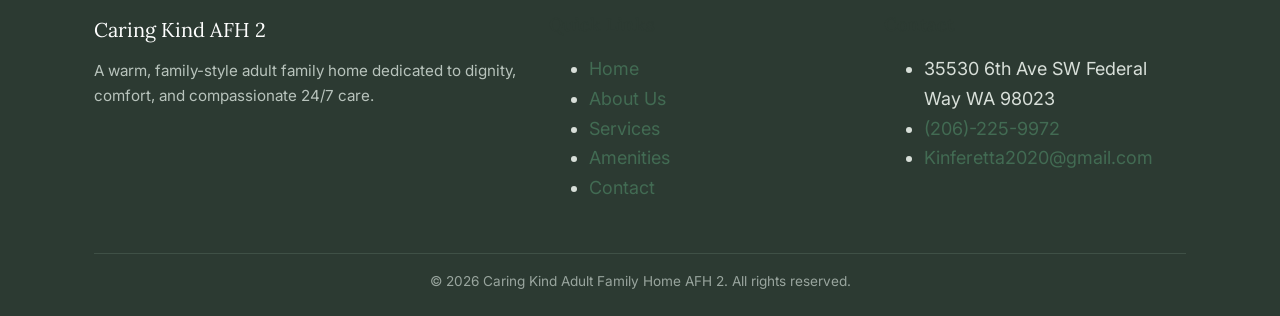
==== commit 9027712e: "Update index.html" ====
--- a/index.html
+++ b/index.html
@@ -211,9 +211,9 @@
         <div>
           <h4>Contact</h4>
           <ul>
-            <li>123 Maple Lane, Your City, ST 00000</li>
-            <li><a href="tel:+15551234567">(555) 123-4567</a></li>
-            <li><a href="mailto:hello@caringkindafh2.com">hello@caringkindafh2.com</a></li>
+            <li>35530 6th Ave SW Federal Way WA 98023</li>
+            <li><a href="tel:+(206)-434-8440">(206)-225-9972</a></li>
+            <li><a href="Tamrat.hanna@yahoo.com">Kinferetta2020@gmail.com</a></li>
           </ul>
         </div>
       </div>
@@ -223,7 +223,7 @@
     </div>
   </footer>
 
-  <a class="call-fab" href="tel:+15551234567" aria-label="Call Caring Kind AFH 2">
+  <a class="call-fab" href="tel:+206-225-9972" aria-label="Call Caring Kind AFH 2">
     <svg viewBox="0 0 24 24" fill="none" stroke="currentColor" stroke-width="2" stroke-linecap="round" stroke-linejoin="round" aria-hidden="true">
       <path d="M22 16.92v3a2 2 0 0 1-2.18 2 19.79 19.79 0 0 1-8.63-3.07 19.5 19.5 0 0 1-6-6A19.79 19.79 0 0 1 2.12 4.18 2 2 0 0 1 4.11 2h3a2 2 0 0 1 2 1.72c.13.96.37 1.9.72 2.81a2 2 0 0 1-.45 2.11L8.09 9.91a16 16 0 0 0 6 6l1.27-1.27a2 2 0 0 1 2.11-.45c.91.35 1.85.59 2.81.72A2 2 0 0 1 22 16.92z"/>
     </svg>
